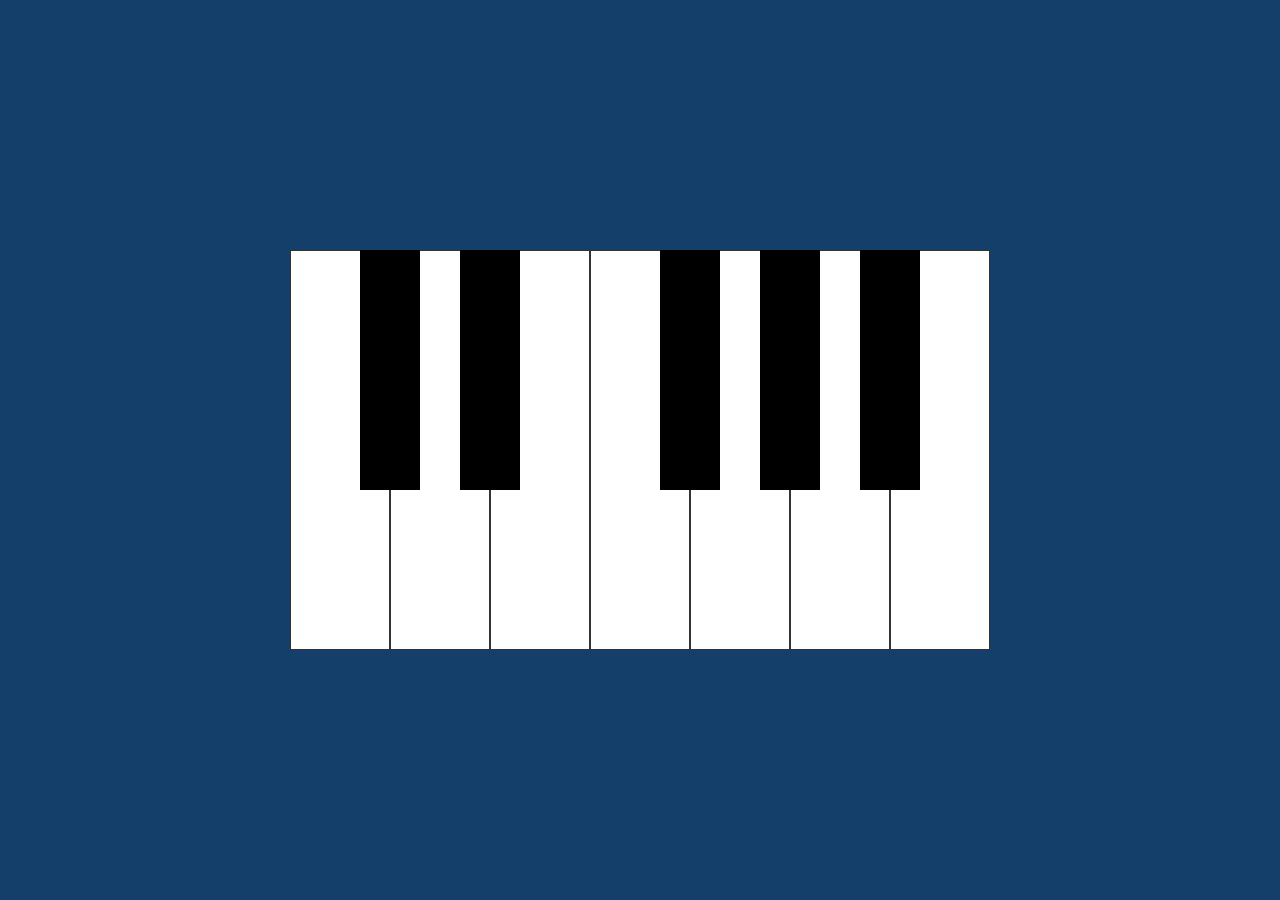
==== index.html @ 0544f6c7 "first commit" ====
<!DOCTYPE html>
<html lang="en">
<head>
     <meta charset="UTF-8">
     <meta http-equiv="X-UA-Compatible" content="IE=edge">
     <meta name="viewport" content="width=device-width,initial-scale=1.0">
     <title>Piano Application</title>
     <link rel="stylesheet" href="style.css">
     <script src="script.js" defer></script>
</head>
<body>
     <div class="piano">
          <div class="key white" data-note="C"></div>
          <div class="key black" data-note="Db"></div>
          <div class="key white" data-note="D"></div>
          <div class="key black" data-note="Eb"></div>
          <div class="key white" data-note="E"></div>
          <div class="key white" data-note="F"></div>
          <div class="key black" data-note="Gb"></div>
          <div class="key white" data-note="G"></div>
          <div class="key black" data-note="Ab"></div>
          <div class="key white" data-note="A"></div>
          <div class="key black" data-note="Bb"></div>
          <div class="key white" data-note="B"></div>
     </div>
     <audio src="./musics/C.mp3" id="C"></audio>
     <audio src="./musics/Db.mp3" id="Db"></audio>
     <audio src="./musics/D.mp3" id="D"></audio>
     <audio src="./musics/Eb.mp3" id="Eb"></audio>
     <audio src="./musics/E.mp3" id="E"></audio>
     <audio src="./musics/F.mp3" id="F"></audio>
     <audio src="./musics/Gb.mp3" id="Gb"></audio>
     <audio src="./musics/G.mp3" id="G"></audio>
     <audio src="./musics/Ab.mp3" id="Ab"></audio>
     <audio src="./musics/A.mp3" id="A"></audio>
     <audio src="./musics/Bb.mp3" id="Bb"></audio>
     <audio src="./musics/B.mp3" id="B"></audio>
</body>
</html>
---- style.css ----
*,*::after,*::before {
     box-sizing: border-box;
}
body {
     background-color: #143F6B;
     margin: 0px;
     min-height: 100vh;
     display: flex;
     align-items: center;
     justify-content: center;
}
.piano {
     display: flex;
}
.key {
     width: var(--width);
     height: calc(var(--width) * 4);
}
.white {
     --width: 100px;
     background-color: white;
     border: 1px solid #333;
}
.white.active {
     background-color: #CCC;
}
.black {
     --width: 60px;
     background-color: black;
     margin-left: calc(var(--width) / -2);
     margin-right: calc(var(--width) / -2);
     z-index: 2;
}
.black.active {
     background-color: #333;
}
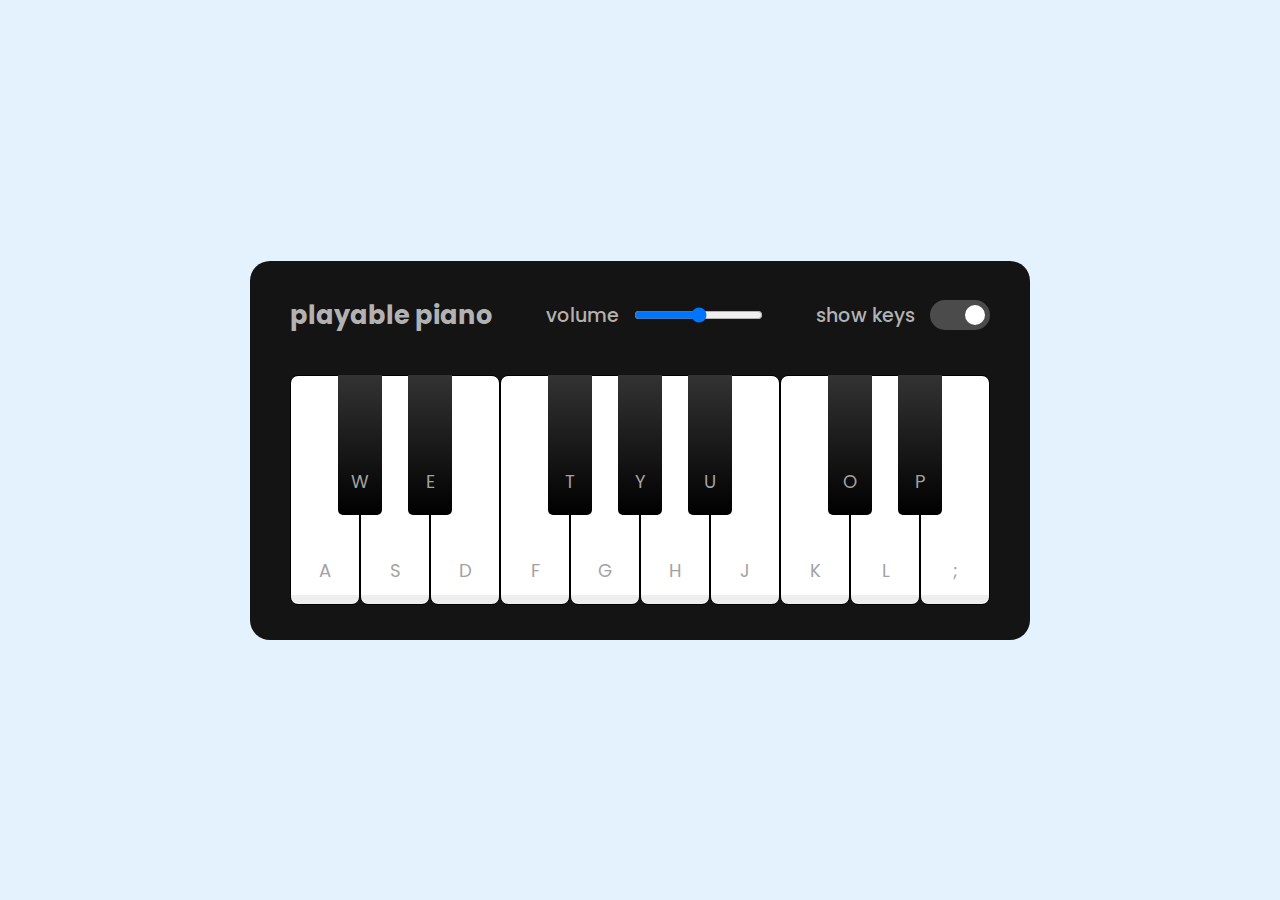
==== commit 5669dafd: "Add files via upload" ====
--- a/index.html
+++ b/index.html
@@ -1,39 +1,43 @@
-<!DOCTYPE html>
-<html lang="en">
-<head>
-     <meta charset="UTF-8">
-     <meta http-equiv="X-UA-Compatible" content="IE=edge">
-     <meta name="viewport" content="width=device-width,initial-scale=1.0">
-     <title>Piano Application</title>
-     <link rel="stylesheet" href="style.css">
-     <script src="script.js" defer></script>
-</head>
-<body>
-     <div class="piano">
-          <div class="key white" data-note="C"></div>
-          <div class="key black" data-note="Db"></div>
-          <div class="key white" data-note="D"></div>
-          <div class="key black" data-note="Eb"></div>
-          <div class="key white" data-note="E"></div>
-          <div class="key white" data-note="F"></div>
-          <div class="key black" data-note="Gb"></div>
-          <div class="key white" data-note="G"></div>
-          <div class="key black" data-note="Ab"></div>
-          <div class="key white" data-note="A"></div>
-          <div class="key black" data-note="Bb"></div>
-          <div class="key white" data-note="B"></div>
-     </div>
-     <audio src="./musics/C.mp3" id="C"></audio>
-     <audio src="./musics/Db.mp3" id="Db"></audio>
-     <audio src="./musics/D.mp3" id="D"></audio>
-     <audio src="./musics/Eb.mp3" id="Eb"></audio>
-     <audio src="./musics/E.mp3" id="E"></audio>
-     <audio src="./musics/F.mp3" id="F"></audio>
-     <audio src="./musics/Gb.mp3" id="Gb"></audio>
-     <audio src="./musics/G.mp3" id="G"></audio>
-     <audio src="./musics/Ab.mp3" id="Ab"></audio>
-     <audio src="./musics/A.mp3" id="A"></audio>
-     <audio src="./musics/Bb.mp3" id="Bb"></audio>
-     <audio src="./musics/B.mp3" id="B"></audio>
-</body>
+<!DOCTYPE html>
+<html lang="en">
+<head>
+     <meta charset="UTF-8">
+     <meta http-equiv="X-UA-Compatible" content="IE=edge">
+     <meta name="viewport" content="width=device-width,initial-scale=1.0">
+     <title>Piano Application</title>
+     <link rel="stylesheet" href="style.css">
+     <script src="script.js" defer></script>
+</head>
+<body>
+     <div class="wrapper">
+          <header>
+               <h2>playable piano</h2>
+               <div class="column volume-slider">
+                    <span>volume</span><input type="range" min="0" max="1" value="0.5" step="any">
+               </div>
+               <div class="column keys-checkbox">
+                    <span>show keys</span><input type="checkbox" checked>
+               </div>
+          </header>
+          <ul class="piano-keys">
+               <li class="key white" data-key="a"><span>a</span></li>
+               <li class="key black" data-key="w"><span>w</span></li>
+               <li class="key white" data-key="s"><span>s</span></li>
+               <li class="key black" data-key="e"><span>e</span></li>
+               <li class="key white" data-key="d"><span>d</span></li>
+               <li class="key white" data-key="f"><span>f</span></li>
+               <li class="key black" data-key="t"><span>t</span></li>
+               <li class="key white" data-key="g"><span>g</span></li>
+               <li class="key black" data-key="y"><span>y</span></li>
+               <li class="key white" data-key="h"><span>h</span></li>
+               <li class="key black" data-key="u"><span>u</span></li>
+               <li class="key white" data-key="j"><span>j</span></li>
+               <li class="key white" data-key="k"><span>k</span></li>
+               <li class="key black" data-key="o"><span>o</span></li>
+               <li class="key white" data-key="l"><span>l</span></li>
+               <li class="key black" data-key="p"><span>p</span></li>
+               <li class="key white" data-key=";"><span>;</span></li>
+          </ul>
+     </div>
+</body>
 </html>--- a/style.css
+++ b/style.css
@@ -1,36 +1,151 @@
-*,*::after,*::before {
-     box-sizing: border-box;
-}
-body {
-     background-color: #143F6B;
-     margin: 0px;
-     min-height: 100vh;
-     display: flex;
-     align-items: center;
-     justify-content: center;
-}
-.piano {
-     display: flex;
-}
-.key {
-     width: var(--width);
-     height: calc(var(--width) * 4);
-}
-.white {
-     --width: 100px;
-     background-color: white;
-     border: 1px solid #333;
-}
-.white.active {
-     background-color: #CCC;
-}
-.black {
-     --width: 60px;
-     background-color: black;
-     margin-left: calc(var(--width) / -2);
-     margin-right: calc(var(--width) / -2);
-     z-index: 2;
-}
-.black.active {
-     background-color: #333;
+@import url(https://fonts.googleapis.com/css2?family=Poppins:wght@100;200;300;400;500;600;800;900&display=swap);
+* {
+     margin: 0px;
+     padding: 0px;
+     box-sizing: border-box;
+     font-family: 'Poppins',sans-serif;
+}
+body {
+     display: flex;
+     align-items: center;
+     justify-content: center;
+     min-height: 100vh;
+     background-color: #E3F2FD;
+}
+.wrapper {
+     padding: 35px 40px;
+     border-radius: 20px;
+     background-color: #141414;
+}
+.wrapper header {
+     display: flex;
+     align-items: center;
+     justify-content: space-between;
+     color: #B2B2B2;
+}
+.wrapper header h2 {
+     font-size: 1.6rem;
+}
+.wrapper header .column {
+     display: flex;
+     align-items: center;
+}
+.wrapper header .column span {
+     font-size: 1.19rem;
+     font-weight: 500;
+     margin-right: 15px;
+}
+.wrapper header .column input {
+     outline: none;
+     border-radius: 30px;
+}
+.wrapper header .keys-checkbox input {
+     width: 60px;
+     height: 30px;
+     cursor: pointer;
+     appearance: none;
+     position: relative;
+     background-color: #4B4B4B;
+}
+.wrapper header .keys-checkbox input::before {
+     content: "";
+     position: absolute;
+     top: 50%;
+     left: 5px;
+     width: 20px;
+     height: 20px;
+     border-radius: 50%;
+     background-color: #8c8c8c;
+     transform: translateY(-50%);
+     transition: all 0.3s ease;
+}
+.wrapper header .keys-checkbox input:checked::before {
+     left: 35px;
+     background-color: #fff;
+}
+.wrapper .piano-keys {
+     display: flex;
+     list-style: none;
+     margin-top: 40px;
+}
+.wrapper .piano-keys .key {
+     cursor: pointer;
+     user-select: none;
+     position: relative;
+     text-transform: uppercase;
+}
+.wrapper .piano-keys .black {
+     z-index: 2;
+     width: 44px;
+     height: 140px;
+     margin: 0px -22px 0px -22px;
+     border-radius: 0px 0px 5px 5px;
+     background: linear-gradient(#333,#000);
+}
+.wrapper .piano-keys .black.active {
+     box-shadow: inset -5px -10px 10px rgba(255,255,255,0.1);
+     background: linear-gradient(to bottom,#000,#434343);
+}
+.wrapper .piano-keys .white {
+     width: 70px;
+     height: 230px;
+     border: 1px solid #000;
+     border-radius: 8px;
+     background: linear-gradient(#fff 96%,#eee 4%);
+}
+.wrapper .piano-keys .white.active {
+     box-shadow: inset -5px -5px 20px rgba(0,0,0,0.2);
+     background: linear-gradient(to bottom,#fff 0%,#eee 100%);
+}
+.wrapper .piano-keys .key span {
+     position: absolute;
+     bottom: 20px;
+     width: 100%;
+     color: #A2A2A2;
+     font-size: 1.13rem;
+     text-align: center;
+}
+.wrapper .piano-keys .key.hide span {
+     display: none;
+}
+.wrapper .piano-keys .key .black span {
+     bottom: 13px;
+     color: #888888;
+}
+@media only screen and (max-width:815px){
+     .wrapper {
+          padding: 25px;
+     }
+     header {
+          flex-direction: column;
+     }
+     header :where(h2,.column) {
+          margin-bottom: 13px;
+     }
+     .volume-slider input {
+          max-width: 100px;
+     }
+     .piano-keys {
+          margin-top: 20px;
+     }
+     .piano-keys .key:where(:nth-child(9),:nth-child(10)) {
+          display: none;
+     }
+     .piano-keys .black {
+          width: 40px;
+          height: 100px;
+          margin: 0px -20px 0px -20px;
+     }
+     .piano-keys .white {
+          width: 60px;
+          height: 180px;
+     }
+}
+@media only screen and (max-width:615px){
+     .piano-keys .key:nth-child(13),.piano-keys .key:nth-child(14),.piano-keys .key:nth-child(15),.piano-keys .key:nth-child(16),.piano-keys .key :nth-child(17) {
+          display: none;
+     }
+     .piano-keys .white {
+          width: 50px;
+     }
 }